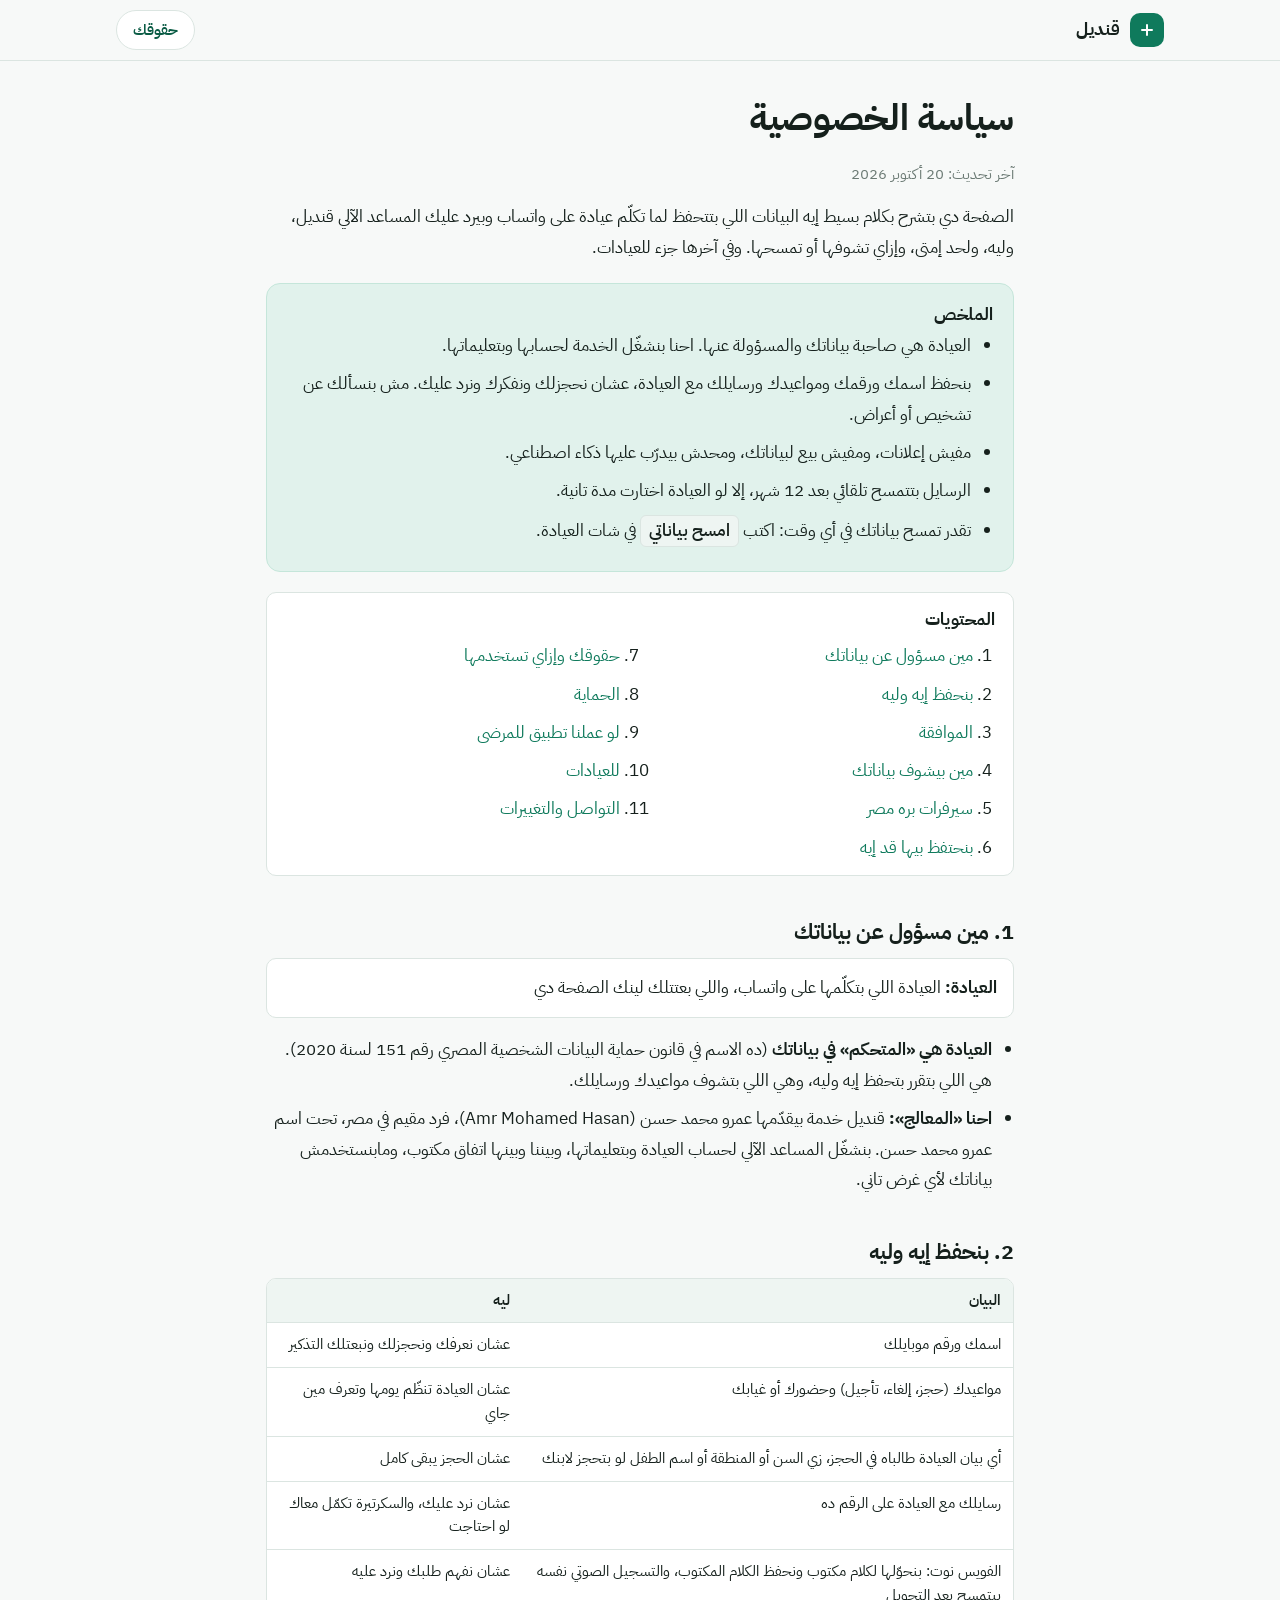
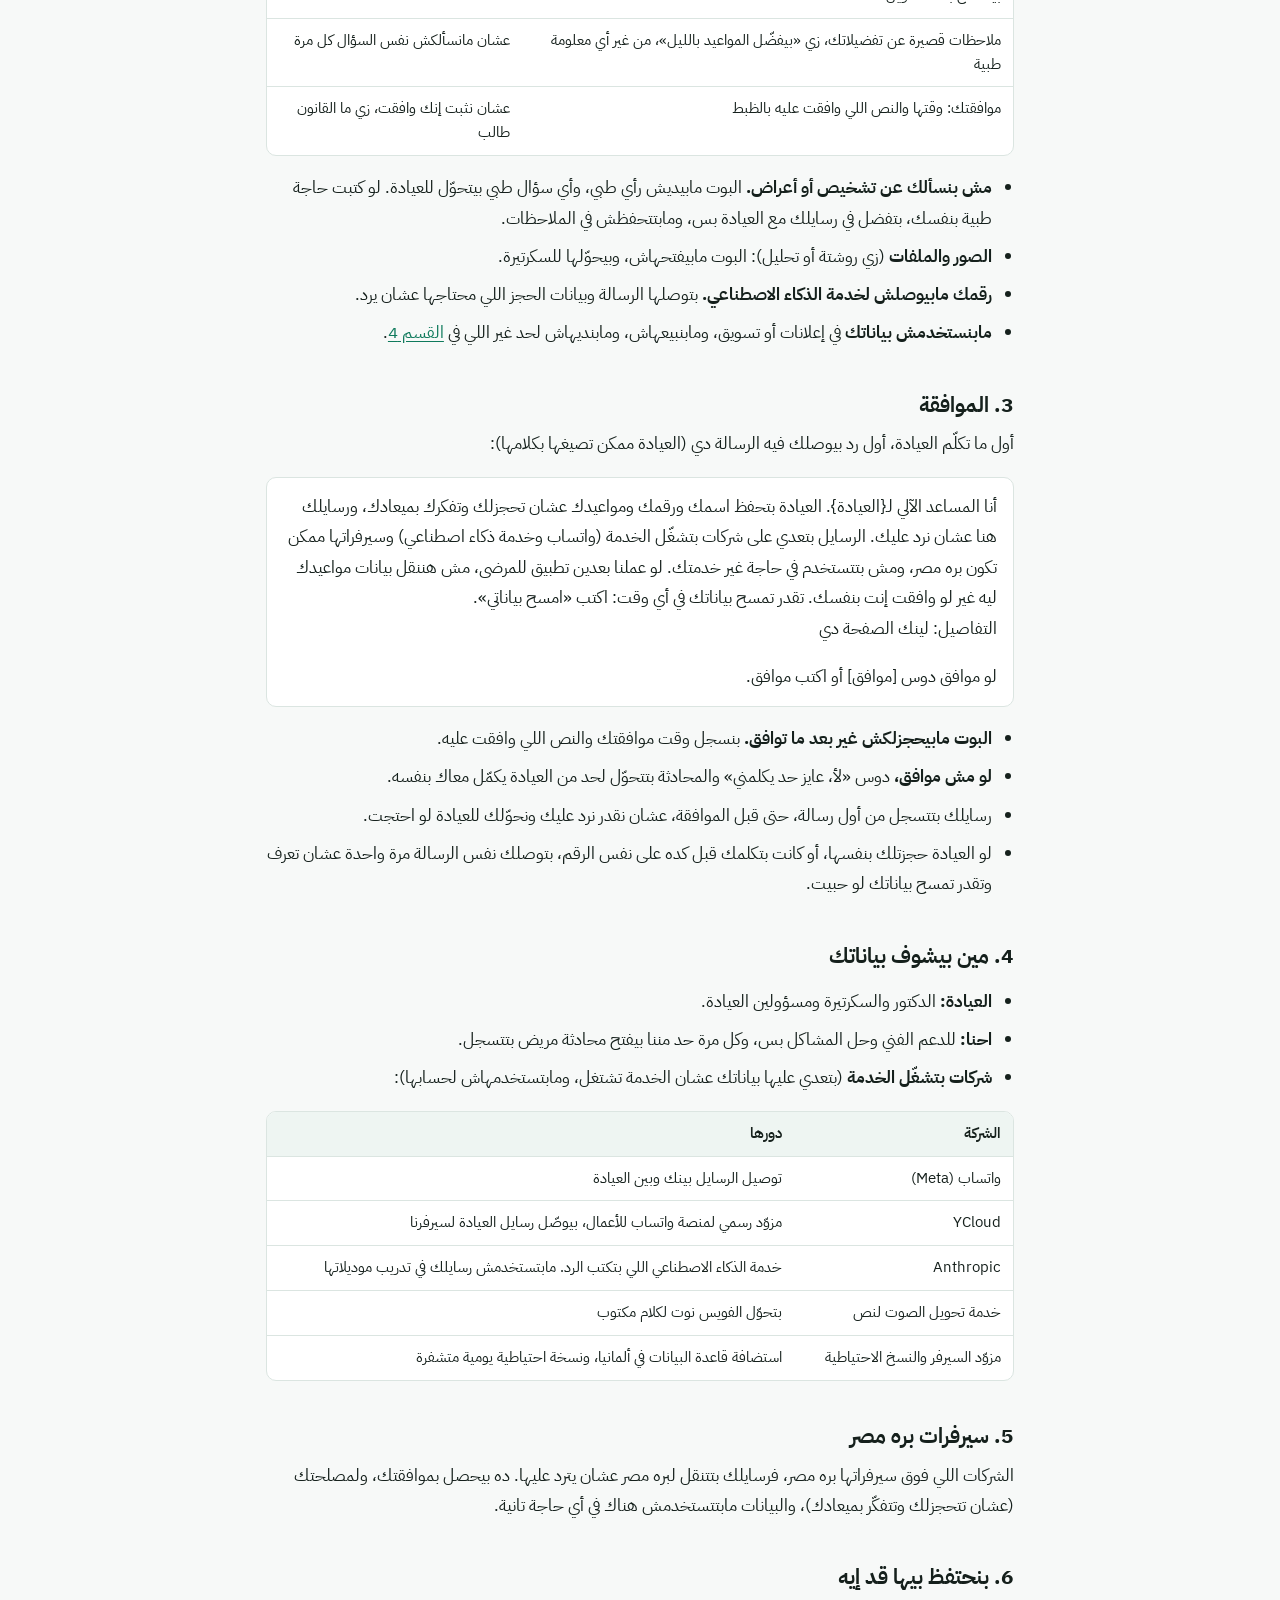
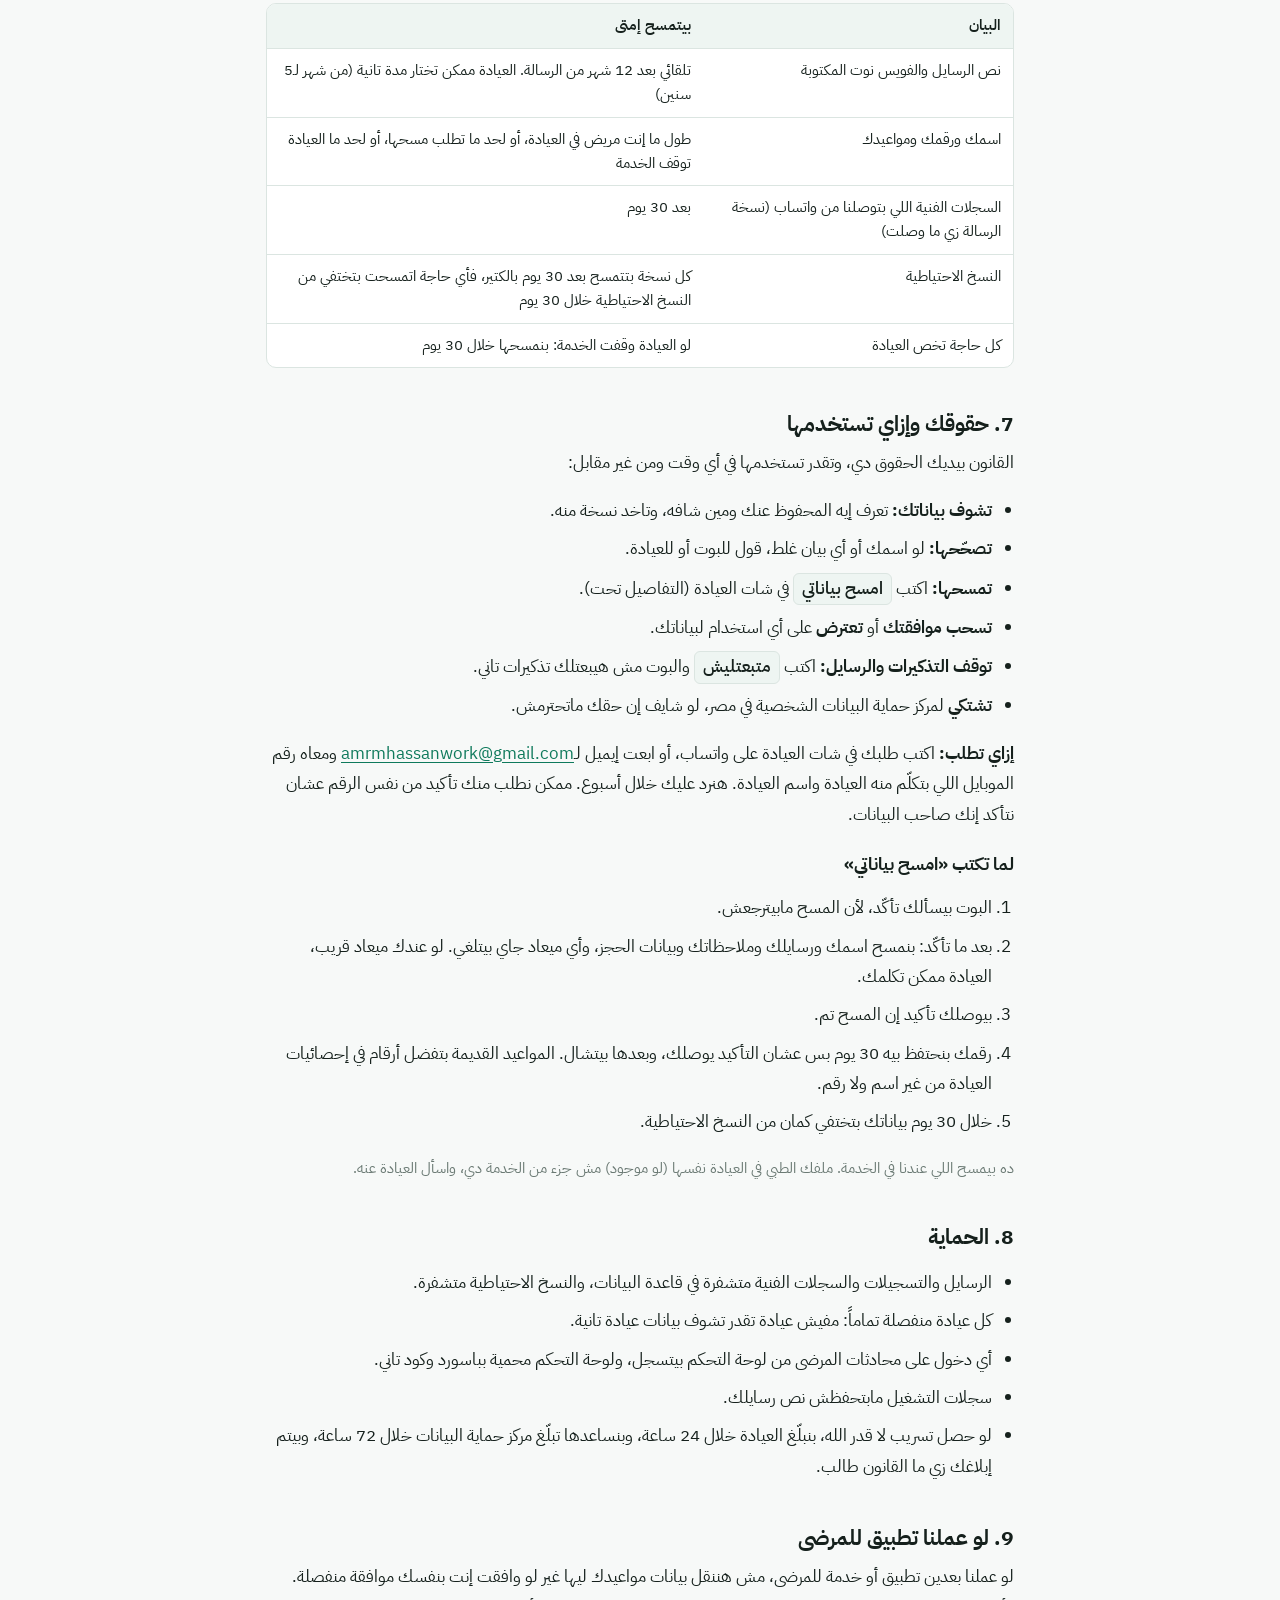
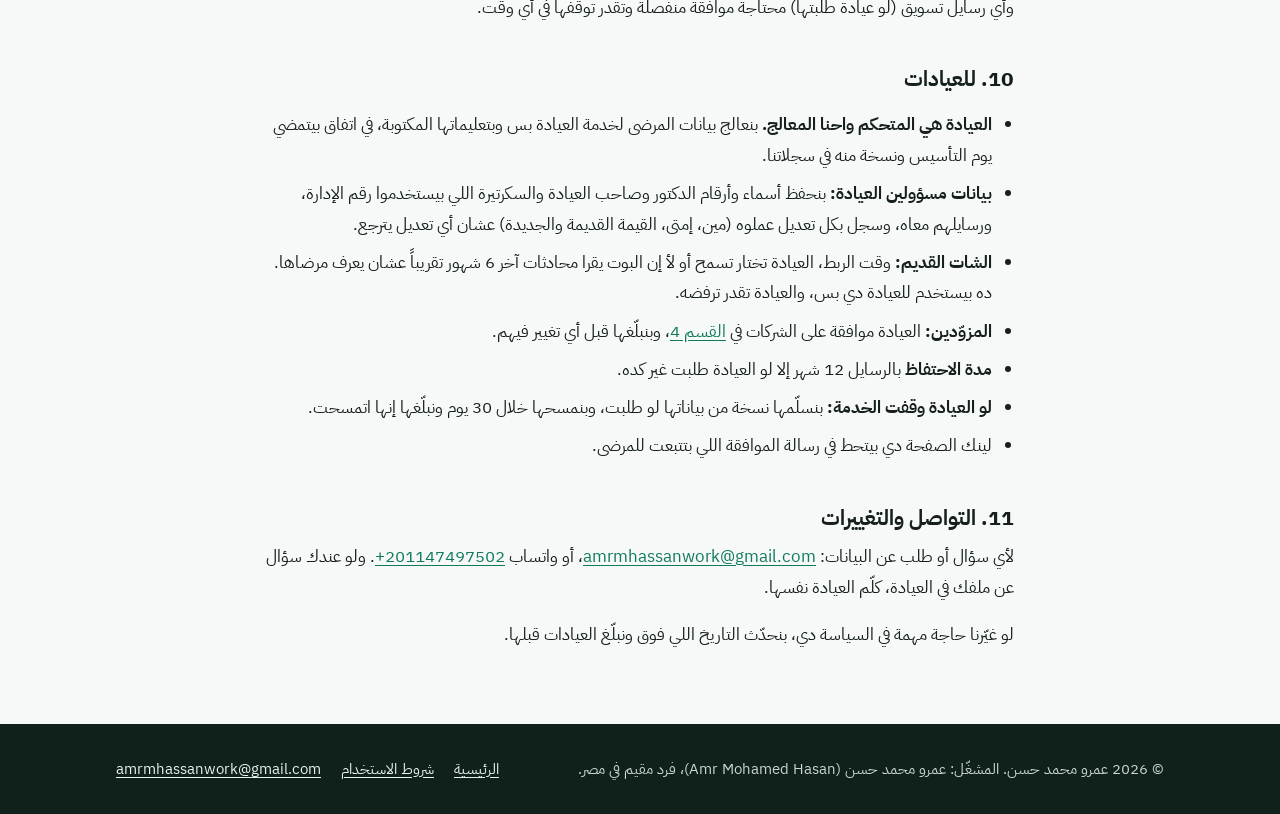
==== privacy.html @ 2969386f "Publish Kandil site Co-Authored-By: Claude Opus 5.5 (1M context) <noreply@anthropic.com> Claude-Sess" ====
<!doctype html>
<html lang="ar" dir="rtl">
<head>
  <meta charset="utf-8">
  <meta name="viewport" content="width=device-width, initial-scale=1">
  <title>سياسة الخصوصية | قنديل</title>
  <meta name="description" content="إزاي بنحفظ ونستخدم بيانات المرضى والعيادات في قنديل، ومين بيشوفها، وإزاي تشوف بياناتك أو تمسحها.">
  <meta name="theme-color" content="#0f7a5c">
  <link rel="icon" href="data:image/svg+xml,%3Csvg xmlns='http://www.w3.org/2000/svg' viewBox='0 0 32 32'%3E%3Crect width='32' height='32' rx='8' fill='%230f7a5c'/%3E%3Cpath d='M9 16h14M16 9v14' stroke='white' stroke-width='3.5' stroke-linecap='round'/%3E%3C/svg%3E">
  <link rel="preconnect" href="https://fonts.googleapis.com">
  <link rel="preconnect" href="https://fonts.gstatic.com" crossorigin>
  <link rel="stylesheet" href="https://fonts.googleapis.com/css2?family=IBM+Plex+Sans+Arabic:wght@400;500;600;700&display=swap">
  <link rel="stylesheet" href="style.css">
</head>
<body>
<a class="skip" href="#main">تخطّى للمحتوى</a>

<header class="site-header">
  <div class="wrap">
    <a class="brand" href="index.html" aria-label="قنديل، الصفحة الرئيسية">
      <span class="brand-mark" aria-hidden="true"><svg viewBox="0 0 24 24" fill="none" stroke="currentColor" stroke-width="2.4" stroke-linecap="round"><path d="M6 12h12M12 6v12"/></svg></span>
      <span>قنديل</span>
    </a>
    <a class="btn btn-ghost btn-sm" href="#rights">حقوقك</a>
  </div>
</header>

<main id="main" class="doc">
  <div class="wrap">
    <h1>سياسة الخصوصية</h1>
    <p class="meta">آخر تحديث: 20 أكتوبر 2026</p>

    <p>الصفحة دي بتشرح بكلام بسيط إيه البيانات اللي بتتحفظ لما تكلّم عيادة على واتساب وبيرد عليك المساعد الآلي قنديل، وليه، ولحد إمتى، وإزاي تشوفها أو تمسحها. وفي آخرها جزء للعيادات.</p>

    <div class="summary-box" role="note" aria-label="الملخص">
      <strong>الملخص</strong>
      <ul>
        <li>العيادة هي صاحبة بياناتك والمسؤولة عنها. احنا بنشغّل الخدمة لحسابها وبتعليماتها.</li>
        <li>بنحفظ اسمك ورقمك ومواعيدك ورسايلك مع العيادة، عشان نحجزلك ونفكرك ونرد عليك. مش بنسألك عن تشخيص أو أعراض.</li>
        <li>مفيش إعلانات، ومفيش بيع لبياناتك، ومحدش بيدرّب عليها ذكاء اصطناعي.</li>
        <li>الرسايل بتتمسح تلقائي بعد 12 شهر، إلا لو العيادة اختارت مدة تانية.</li>
        <li>تقدر تمسح بياناتك في أي وقت: اكتب <span class="cmd">امسح بياناتي</span> في شات العيادة.</li>
      </ul>
    </div>

    <nav class="toc" aria-label="محتويات الصفحة">
      <strong>المحتويات</strong>
      <ol>
        <li><a href="#who">مين مسؤول عن بياناتك</a></li>
        <li><a href="#what">بنحفظ إيه وليه</a></li>
        <li><a href="#consent">الموافقة</a></li>
        <li><a href="#sharing">مين بيشوف بياناتك</a></li>
        <li><a href="#abroad">سيرفرات بره مصر</a></li>
        <li><a href="#retention">بنحتفظ بيها قد إيه</a></li>
        <li><a href="#rights">حقوقك وإزاي تستخدمها</a></li>
        <li><a href="#security">الحماية</a></li>
        <li><a href="#app">لو عملنا تطبيق للمرضى</a></li>
        <li><a href="#clinics">للعيادات</a></li>
        <li><a href="#contact">التواصل والتغييرات</a></li>
      </ol>
    </nav>

    <h2 id="who">1. مين مسؤول عن بياناتك</h2>
    <div class="clinic-box">
      <p style="margin:0"><strong>العيادة:</strong> <span id="clinic-name">العيادة اللي بتكلّمها على واتساب، واللي بعتتلك لينك الصفحة دي</span><span id="clinic-address"></span></p>
    </div>
    <ul>
      <li><strong>العيادة هي «المتحكم» في بياناتك</strong> (ده الاسم في قانون حماية البيانات الشخصية المصري رقم 151 لسنة 2020). هي اللي بتقرر بتحفظ إيه وليه، وهي اللي بتشوف مواعيدك ورسايلك.</li>
      <li><strong>احنا «المعالج»:</strong> قنديل خدمة بيقدّمها عمرو محمد حسن (Amr Mohamed Hasan)، فرد مقيم في مصر، تحت اسم عمرو محمد حسن. بنشغّل المساعد الآلي لحساب العيادة وبتعليماتها، وبيننا وبينها اتفاق مكتوب، ومابنستخدمش بياناتك لأي غرض تاني.</li>
    </ul>

    <h2 id="what">2. بنحفظ إيه وليه</h2>
    <div class="table-scroll">
      <table>
        <thead><tr><th scope="col">البيان</th><th scope="col">ليه</th></tr></thead>
        <tbody>
          <tr><td>اسمك ورقم موبايلك</td><td>عشان نعرفك ونحجزلك ونبعتلك التذكير</td></tr>
          <tr><td>مواعيدك (حجز، إلغاء، تأجيل) وحضورك أو غيابك</td><td>عشان العيادة تنظّم يومها وتعرف مين جاي</td></tr>
          <tr><td>أي بيان العيادة طالباه في الحجز، زي السن أو المنطقة أو اسم الطفل لو بتحجز لابنك</td><td>عشان الحجز يبقى كامل</td></tr>
          <tr><td>رسايلك مع العيادة على الرقم ده</td><td>عشان نرد عليك، والسكرتيرة تكمّل معاك لو احتاجت</td></tr>
          <tr><td>الفويس نوت: بنحوّلها لكلام مكتوب ونحفظ الكلام المكتوب، والتسجيل الصوتي نفسه بيتمسح بعد التحويل</td><td>عشان نفهم طلبك ونرد عليه</td></tr>
          <tr><td>ملاحظات قصيرة عن تفضيلاتك، زي «بيفضّل المواعيد بالليل»، من غير أي معلومة طبية</td><td>عشان مانسألكش نفس السؤال كل مرة</td></tr>
          <tr><td>موافقتك: وقتها والنص اللي وافقت عليه بالظبط</td><td>عشان نثبت إنك وافقت، زي ما القانون طالب</td></tr>
        </tbody>
      </table>
    </div>
    <ul>
      <li><strong>مش بنسألك عن تشخيص أو أعراض.</strong> البوت مابيديش رأي طبي، وأي سؤال طبي بيتحوّل للعيادة. لو كتبت حاجة طبية بنفسك، بتفضل في رسايلك مع العيادة بس، ومابتتحفظش في الملاحظات.</li>
      <li><strong>الصور والملفات</strong> (زي روشتة أو تحليل): البوت مابيفتحهاش، وبيحوّلها للسكرتيرة.</li>
      <li><strong>رقمك مابيوصلش لخدمة الذكاء الاصطناعي.</strong> بتوصلها الرسالة وبيانات الحجز اللي محتاجها عشان يرد.</li>
      <li><strong>مابنستخدمش بياناتك</strong> في إعلانات أو تسويق، ومابنبيعهاش، ومابنديهاش لحد غير اللي في <a href="#sharing">القسم 4</a>.</li>
    </ul>

    <h2 id="consent">3. الموافقة</h2>
    <p>أول ما تكلّم العيادة، أول رد بيوصلك فيه الرسالة دي (العيادة ممكن تصيغها بكلامها):</p>
    <blockquote class="clinic-box">
      <p>أنا المساعد الآلي لـ{العيادة}. العيادة بتحفظ اسمك ورقمك ومواعيدك عشان تحجزلك وتفكرك بميعادك، ورسايلك هنا عشان نرد عليك. الرسايل بتعدي على شركات بتشغّل الخدمة (واتساب وخدمة ذكاء اصطناعي) وسيرفراتها ممكن تكون بره مصر، ومش بتتستخدم في حاجة غير خدمتك. لو عملنا بعدين تطبيق للمرضى، مش هننقل بيانات مواعيدك ليه غير لو وافقت إنت بنفسك. تقدر تمسح بياناتك في أي وقت: اكتب «امسح بياناتي».<br>التفاصيل: لينك الصفحة دي</p>
      <p style="margin:0">لو موافق دوس [موافق] أو اكتب موافق.</p>
    </blockquote>
    <ul>
      <li><strong>البوت مابيحجزلكش غير بعد ما توافق.</strong> بنسجل وقت موافقتك والنص اللي وافقت عليه.</li>
      <li><strong>لو مش موافق،</strong> دوس «لأ، عايز حد يكلمني» والمحادثة بتتحوّل لحد من العيادة يكمّل معاك بنفسه.</li>
      <li>رسايلك بتتسجل من أول رسالة، حتى قبل الموافقة، عشان نقدر نرد عليك ونحوّلك للعيادة لو احتجت.</li>
      <li>لو العيادة حجزتلك بنفسها، أو كانت بتكلمك قبل كده على نفس الرقم، بتوصلك نفس الرسالة مرة واحدة عشان تعرف وتقدر تمسح بياناتك لو حبيت.</li>
    </ul>

    <h2 id="sharing">4. مين بيشوف بياناتك</h2>
    <ul>
      <li><strong>العيادة:</strong> الدكتور والسكرتيرة ومسؤولين العيادة.</li>
      <li><strong>احنا:</strong> للدعم الفني وحل المشاكل بس، وكل مرة حد مننا بيفتح محادثة مريض بتتسجل.</li>
      <li><strong>شركات بتشغّل الخدمة</strong> (بتعدي عليها بياناتك عشان الخدمة تشتغل، ومابتستخدمهاش لحسابها):</li>
    </ul>
    <div class="table-scroll">
      <table>
        <thead><tr><th scope="col">الشركة</th><th scope="col">دورها</th></tr></thead>
        <tbody>
          <tr><td>واتساب (Meta)</td><td>توصيل الرسايل بينك وبين العيادة</td></tr>
          <tr><td>YCloud</td><td>مزوّد رسمي لمنصة واتساب للأعمال، بيوصّل رسايل العيادة لسيرفرنا</td></tr>
          <tr><td>Anthropic</td><td>خدمة الذكاء الاصطناعي اللي بتكتب الرد. مابتستخدمش رسايلك في تدريب موديلاتها</td></tr>
          <tr><td>خدمة تحويل الصوت لنص</td><td>بتحوّل الفويس نوت لكلام مكتوب</td></tr>
          <tr><td>مزوّد السيرفر والنسخ الاحتياطية</td><td>استضافة قاعدة البيانات في ألمانيا، ونسخة احتياطية يومية متشفرة</td></tr>
        </tbody>
      </table>
    </div>

    <h2 id="abroad">5. سيرفرات بره مصر</h2>
    <p>الشركات اللي فوق سيرفراتها بره مصر، فرسايلك بتتنقل لبره مصر عشان يترد عليها. ده بيحصل بموافقتك، ولمصلحتك (عشان تتحجزلك وتتفكّر بميعادك)، والبيانات مابتتستخدمش هناك في أي حاجة تانية.</p>

    <h2 id="retention">6. بنحتفظ بيها قد إيه</h2>
    <div class="table-scroll">
      <table>
        <thead><tr><th scope="col">البيان</th><th scope="col">بيتمسح إمتى</th></tr></thead>
        <tbody>
          <tr><td>نص الرسايل والفويس نوت المكتوبة</td><td>تلقائي بعد 12 شهر من الرسالة. العيادة ممكن تختار مدة تانية (من شهر لـ5 سنين)</td></tr>
          <tr><td>اسمك ورقمك ومواعيدك</td><td>طول ما إنت مريض في العيادة، أو لحد ما تطلب مسحها، أو لحد ما العيادة توقف الخدمة</td></tr>
          <tr><td>السجلات الفنية اللي بتوصلنا من واتساب (نسخة الرسالة زي ما وصلت)</td><td>بعد 30 يوم</td></tr>
          <tr><td>النسخ الاحتياطية</td><td>كل نسخة بتتمسح بعد 30 يوم بالكتير، فأي حاجة اتمسحت بتختفي من النسخ الاحتياطية خلال 30 يوم</td></tr>
          <tr><td>كل حاجة تخص العيادة</td><td>لو العيادة وقفت الخدمة: بنمسحها خلال 30 يوم</td></tr>
        </tbody>
      </table>
    </div>

    <h2 id="rights">7. حقوقك وإزاي تستخدمها</h2>
    <p>القانون بيديك الحقوق دي، وتقدر تستخدمها في أي وقت ومن غير مقابل:</p>
    <ul>
      <li><strong>تشوف بياناتك:</strong> تعرف إيه المحفوظ عنك ومين شافه، وتاخد نسخة منه.</li>
      <li><strong>تصحّحها:</strong> لو اسمك أو أي بيان غلط، قول للبوت أو للعيادة.</li>
      <li><strong>تمسحها:</strong> اكتب <span class="cmd">امسح بياناتي</span> في شات العيادة (التفاصيل تحت).</li>
      <li><strong>تسحب موافقتك</strong> أو <strong>تعترض</strong> على أي استخدام لبياناتك.</li>
      <li><strong>توقف التذكيرات والرسايل:</strong> اكتب <span class="cmd">متبعتليش</span> والبوت مش هيبعتلك تذكيرات تاني.</li>
      <li><strong>تشتكي</strong> لمركز حماية البيانات الشخصية في مصر، لو شايف إن حقك ماتحترمش.</li>
    </ul>
    <p><strong>إزاي تطلب:</strong> اكتب طلبك في شات العيادة على واتساب، أو ابعت إيميل لـ<a class="ltr" href="mailto:amrmhassanwork@gmail.com">amrmhassanwork@gmail.com</a> ومعاه رقم الموبايل اللي بتكلّم منه العيادة واسم العيادة. هنرد عليك خلال أسبوع. ممكن نطلب منك تأكيد من نفس الرقم عشان نتأكد إنك صاحب البيانات.</p>

    <h3>لما تكتب «امسح بياناتي»</h3>
    <ol>
      <li>البوت بيسألك تأكّد، لأن المسح مابيترجعش.</li>
      <li>بعد ما تأكّد: بنمسح اسمك ورسايلك وملاحظاتك وبيانات الحجز، وأي ميعاد جاي بيتلغي. لو عندك ميعاد قريب، العيادة ممكن تكلمك.</li>
      <li>بيوصلك تأكيد إن المسح تم.</li>
      <li>رقمك بنحتفظ بيه 30 يوم بس عشان التأكيد يوصلك، وبعدها بيتشال. المواعيد القديمة بتفضل أرقام في إحصائيات العيادة من غير اسم ولا رقم.</li>
      <li>خلال 30 يوم بياناتك بتختفي كمان من النسخ الاحتياطية.</li>
    </ol>
    <p class="meta">ده بيمسح اللي عندنا في الخدمة. ملفك الطبي في العيادة نفسها (لو موجود) مش جزء من الخدمة دي، واسأل العيادة عنه.</p>

    <h2 id="security">8. الحماية</h2>
    <ul>
      <li>الرسايل والتسجيلات والسجلات الفنية متشفرة في قاعدة البيانات، والنسخ الاحتياطية متشفرة.</li>
      <li>كل عيادة منفصلة تماماً: مفيش عيادة تقدر تشوف بيانات عيادة تانية.</li>
      <li>أي دخول على محادثات المرضى من لوحة التحكم بيتسجل، ولوحة التحكم محمية بباسورد وكود تاني.</li>
      <li>سجلات التشغيل مابتحفظش نص رسايلك.</li>
      <li>لو حصل تسريب لا قدر الله، بنبلّغ العيادة خلال 24 ساعة، وبنساعدها تبلّغ مركز حماية البيانات خلال 72 ساعة، وبيتم إبلاغك زي ما القانون طالب.</li>
    </ul>

    <h2 id="app">9. لو عملنا تطبيق للمرضى</h2>
    <p>لو عملنا بعدين تطبيق أو خدمة للمرضى، مش هننقل بيانات مواعيدك ليها غير لو وافقت إنت بنفسك موافقة منفصلة. وأي رسايل تسويق (لو عيادة طلبتها) محتاجة موافقة منفصلة وتقدر توقفها في أي وقت.</p>

    <h2 id="clinics">10. للعيادات</h2>
    <ul>
      <li><strong>العيادة هي المتحكم واحنا المعالج.</strong> بنعالج بيانات المرضى لخدمة العيادة بس وبتعليماتها المكتوبة، في اتفاق بيتمضي يوم التأسيس ونسخة منه في سجلاتنا.</li>
      <li><strong>بيانات مسؤولين العيادة:</strong> بنحفظ أسماء وأرقام الدكتور وصاحب العيادة والسكرتيرة اللي بيستخدموا رقم الإدارة، ورسايلهم معاه، وسجل بكل تعديل عملوه (مين، إمتى، القيمة القديمة والجديدة) عشان أي تعديل يترجع.</li>
      <li><strong>الشات القديم:</strong> وقت الربط، العيادة تختار تسمح أو لأ إن البوت يقرا محادثات آخر 6 شهور تقريباً عشان يعرف مرضاها. ده بيستخدم للعيادة دي بس، والعيادة تقدر ترفضه.</li>
      <li><strong>المزوّدين:</strong> العيادة موافقة على الشركات في <a href="#sharing">القسم 4</a>، وبنبلّغها قبل أي تغيير فيهم.</li>
      <li><strong>مدة الاحتفاظ</strong> بالرسايل 12 شهر إلا لو العيادة طلبت غير كده.</li>
      <li><strong>لو العيادة وقفت الخدمة:</strong> بنسلّمها نسخة من بياناتها لو طلبت، وبنمسحها خلال 30 يوم ونبلّغها إنها اتمسحت.</li>
      <li>لينك الصفحة دي بيتحط في رسالة الموافقة اللي بتتبعت للمرضى.</li>
    </ul>

    <h2 id="contact">11. التواصل والتغييرات</h2>
    <p>لأي سؤال أو طلب عن البيانات: <a class="ltr" href="mailto:amrmhassanwork@gmail.com">amrmhassanwork@gmail.com</a>، أو واتساب <a class="ltr" href="https://wa.me/201147497502">+201147497502</a>. ولو عندك سؤال عن ملفك في العيادة، كلّم العيادة نفسها.</p>
    <p>لو غيّرنا حاجة مهمة في السياسة دي، بنحدّث التاريخ اللي فوق ونبلّغ العيادات قبلها.</p>
  </div>
</main>

<footer class="site-footer">
  <div class="wrap">
    <p>© 2026 عمرو محمد حسن. المشغّل: عمرو محمد حسن (Amr Mohamed Hasan)، فرد مقيم في مصر.</p>
    <ul class="foot-links">
      <li><a href="index.html">الرئيسية</a></li>
      <li><a href="terms.html">شروط الاستخدام</a></li>
      <li><a href="mailto:amrmhassanwork@gmail.com">amrmhassanwork@gmail.com</a></li>
    </ul>
  </div>
</footer>

<script>
/* Per-clinic name (optional). Each clinic's privacy_url is privacy.html?c=<slug>.
   Add one line per clinic below. Only names listed here are ever shown, so a
   link cannot make the page display text of its choosing. Without JavaScript,
   or with an unknown slug, the generic wording above stays. */
var CLINICS = {
  /* "dr-sara": { name: "عيادة د. سارة أحمد للأطفال", address: "12 شارع النصر، المعادي، القاهرة" }, */
};
(function () {
  try {
    var slug = new URLSearchParams(location.search).get("c");
    var c = slug && Object.prototype.hasOwnProperty.call(CLINICS, slug) ? CLINICS[slug] : null;
    if (!c) return;
    document.getElementById("clinic-name").textContent = c.name;
    if (c.address) document.getElementById("clinic-address").textContent = "، " + c.address;
    document.title = "سياسة الخصوصية | " + c.name;
  } catch (e) {}
})();
</script>
</body>
</html>
---- style.css ----
/* Site styles: one file, no build step. Mobile first, RTL, light theme. */

:root {
  --bg: #f7f9f8;
  --surface: #ffffff;
  --surface-2: #eef5f2;
  --text: #15201c;
  --text-2: #4a5a54;
  --text-3: #6b7a74;
  --line: #dbe5e1;
  --brand: #0f7a5c;       /* deep clinic green */
  --brand-ink: #0b5c45;
  --brand-soft: #e1f2ec;
  --accent: #25d366;      /* WhatsApp green, used sparingly */
  --warn-soft: #fff5e0;
  --radius: 14px;
  --radius-sm: 10px;
  --shadow: 0 1px 2px rgba(16, 40, 32, .06), 0 8px 24px rgba(16, 40, 32, .06);
  --max: 1080px;
  --gutter: 16px;
  --font: "IBM Plex Sans Arabic", "Segoe UI", Tahoma, Arial, sans-serif;
  color-scheme: light;
}

*, *::before, *::after { box-sizing: border-box; }

html { -webkit-text-size-adjust: 100%; scroll-behavior: smooth; }

body {
  margin: 0;
  background: var(--bg);
  color: var(--text);
  font-family: var(--font);
  font-size: 17px;
  line-height: 1.8;
  overflow-wrap: anywhere;
}

img, svg { max-width: 100%; height: auto; }

a { color: var(--brand); text-underline-offset: 3px; }
a:hover { color: var(--brand-ink); }

:focus-visible { outline: 3px solid var(--brand); outline-offset: 2px; border-radius: 4px; }

h1, h2, h3 { line-height: 1.35; margin: 0 0 .5em; font-weight: 700; }
h1 { font-size: clamp(1.75rem, 6vw, 2.75rem); letter-spacing: -.01em; }
h2 { font-size: clamp(1.4rem, 4.5vw, 2rem); }
h3 { font-size: 1.12rem; }
p { margin: 0 0 1em; }

.wrap { width: 100%; max-width: var(--max); margin-inline: auto; padding-inline: var(--gutter); }

.skip { position: absolute; inset-inline-start: -999px; top: 8px; background: var(--surface); padding: 8px 12px; z-index: 10; }
.skip:focus { inset-inline-start: 8px; }

/* Header */
.site-header {
  position: sticky; top: 0; z-index: 5;
  background: rgba(247, 249, 248, .92);
  backdrop-filter: saturate(1.4) blur(8px);
  border-bottom: 1px solid var(--line);
}
.site-header .wrap { display: flex; align-items: center; justify-content: space-between; gap: 12px; min-height: 60px; }
.brand { display: inline-flex; align-items: center; gap: 10px; font-weight: 700; font-size: 1.1rem; color: var(--text); text-decoration: none; }
.brand-mark {
  width: 34px; height: 34px; border-radius: 10px; flex: none;
  background: var(--brand); color: #fff; display: grid; place-items: center;
}
.brand-mark svg { width: 20px; height: 20px; }
.nav { display: none; gap: 22px; }
.nav a { color: var(--text-2); text-decoration: none; font-size: .95rem; }
.nav a:hover { color: var(--brand); }

/* Buttons */
.btn {
  display: inline-flex; align-items: center; justify-content: center; gap: 8px;
  min-height: 48px; padding: 10px 20px; border-radius: 999px;
  font: inherit; font-weight: 600; font-size: 1rem; text-decoration: none;
  border: 1px solid transparent; cursor: pointer;
}
.btn-primary { background: var(--brand); color: #fff; }
.btn-primary:hover { background: var(--brand-ink); color: #fff; }
.btn-ghost { background: var(--surface); color: var(--brand-ink); border-color: var(--line); }
.btn-ghost:hover { border-color: var(--brand); }
.btn-sm { min-height: 40px; padding: 6px 16px; font-size: .92rem; }
.btn svg { width: 20px; height: 20px; flex: none; }

/* Sections */
section { padding-block: 56px; }
.section-alt { background: var(--surface); border-block: 1px solid var(--line); }
.eyebrow { display: inline-block; color: var(--brand); font-weight: 600; font-size: .9rem; margin-bottom: 6px; }
.lead { color: var(--text-2); font-size: 1.08rem; max-width: 46rem; }

/* Hero */
.hero { padding-block: 40px 56px; }
.hero-grid { display: grid; gap: 36px; align-items: center; }
.hero h1 span { color: var(--brand); }
.promises { list-style: none; padding: 0; margin: 22px 0 26px; display: grid; gap: 12px; }
.promises li {
  display: flex; gap: 12px; align-items: flex-start;
  background: var(--surface); border: 1px solid var(--line); border-radius: var(--radius-sm);
  padding: 12px 14px;
}
.promises strong { display: block; }
.promises small { color: var(--text-3); font-size: .9rem; line-height: 1.6; display: block; }
.tick {
  flex: none; width: 28px; height: 28px; border-radius: 50%;
  background: var(--brand-soft); color: var(--brand); display: grid; place-items: center; margin-top: 2px;
}
.tick svg { width: 16px; height: 16px; }
.cta-row { display: flex; flex-wrap: wrap; gap: 10px; }
.note { color: var(--text-3); font-size: .9rem; margin-top: 12px; }

/* Chat mock */
.phone {
  max-width: 360px; margin-inline: auto; width: 100%;
  background: #e9e3da; border-radius: 26px; padding: 0 0 14px;
  border: 8px solid #1d2a26; box-shadow: var(--shadow); overflow: hidden;
}
.phone-top { background: #0b5c45; color: #fff; padding: 12px 14px; display: flex; align-items: center; gap: 10px; }
.phone-top .avatar { width: 34px; height: 34px; border-radius: 50%; background: #fff3; display: grid; place-items: center; font-weight: 700; }
.phone-top b { display: block; font-size: .95rem; line-height: 1.3; }
.phone-top small { opacity: .8; font-size: .78rem; }
.chat { display: flex; flex-direction: column; gap: 8px; padding: 14px 12px 0; font-size: .92rem; line-height: 1.6; }
.msg { max-width: 85%; padding: 7px 11px 5px; border-radius: 10px; box-shadow: 0 1px 1px rgba(0,0,0,.08); }
.msg time { display: block; font-size: .7rem; color: #667; text-align: end; direction: ltr; }
.msg.in { background: #fff; align-self: flex-start; border-start-start-radius: 2px; }
.msg.out { background: #d9fdd3; align-self: flex-end; border-start-end-radius: 2px; }
.chips { display: flex; gap: 6px; flex-wrap: wrap; margin-top: 6px; }
.chips span { background: #fff; border: 1px solid #cfe9df; color: #0b6b9a; border-radius: 8px; padding: 2px 10px; font-size: .82rem; }

/* Cards and grids */
.grid { display: grid; gap: 14px; }
.card {
  background: var(--surface); border: 1px solid var(--line); border-radius: var(--radius);
  padding: 20px; box-shadow: 0 1px 2px rgba(16,40,32,.04);
}
.section-alt .card { background: var(--bg); }
.card p { color: var(--text-2); margin: 0; }
.icon {
  width: 42px; height: 42px; border-radius: 12px; background: var(--brand-soft); color: var(--brand);
  display: grid; place-items: center; margin-bottom: 12px;
}
.icon svg { width: 22px; height: 22px; }

.steps { counter-reset: step; list-style: none; padding: 0; margin: 24px 0 0; display: grid; gap: 14px; }
.steps li { position: relative; padding-inline-start: 58px; }
.steps li::before {
  counter-increment: step; content: counter(step, arabic-indic);
  position: absolute; inset-inline-start: 20px; top: 20px;
  width: 26px; height: 26px; border-radius: 50%; background: var(--brand); color: #fff;
  display: grid; place-items: center; font-weight: 700; font-size: .9rem; line-height: 1;
}

.features { list-style: none; padding: 0; margin: 24px 0 0; display: grid; gap: 12px; }
.features li { display: flex; gap: 14px; align-items: flex-start; background: var(--surface); border: 1px solid var(--line); border-radius: var(--radius-sm); padding: 14px 16px; }
.features li .icon { margin: 0; flex: none; width: 38px; height: 38px; border-radius: 10px; }
.features strong { display: block; }
.features span { color: var(--text-2); font-size: .95rem; line-height: 1.7; }

.control { display: grid; gap: 28px; align-items: start; }
.control ul { padding-inline-start: 1.2em; margin: 0; }
.control li { margin-bottom: .6em; color: var(--text-2); }
.control li strong { color: var(--text); }
.callout { background: var(--brand-soft); border: 1px solid #c5e6da; border-radius: var(--radius); padding: 18px 20px; }
.callout h3 { color: var(--brand-ink); }
.callout p:last-child { margin: 0; }

/* FAQ */
.faq { margin-top: 24px; display: grid; gap: 10px; }
.faq details { background: var(--surface); border: 1px solid var(--line); border-radius: var(--radius-sm); }
.faq summary {
  cursor: pointer; list-style: none; padding: 14px 16px; font-weight: 600;
  display: flex; justify-content: space-between; gap: 12px; align-items: center; min-height: 48px;
}
.faq summary::-webkit-details-marker { display: none; }
.faq summary::after { content: "+"; color: var(--brand); font-size: 1.4rem; line-height: 1; flex: none; }
.faq details[open] summary::after { content: "−"; }
.faq .answer { padding: 0 16px 14px; color: var(--text-2); }
.faq .answer p:last-child { margin: 0; }

/* Contact */
.contact-box { display: grid; gap: 18px; background: var(--surface); border: 1px solid var(--line); border-radius: var(--radius); padding: 24px 20px; box-shadow: var(--shadow); }
.contact-lines { list-style: none; padding: 0; margin: 0; display: grid; gap: 10px; }
.contact-lines li { display: flex; gap: 10px; align-items: center; }
.contact-lines .ltr { direction: ltr; unicode-bidi: isolate; }

/* Footer */
.site-footer { background: #10201b; color: #c9d6d1; padding-block: 32px; font-size: .92rem; }
.site-footer a { color: #e6f2ed; }
.site-footer .wrap { display: grid; gap: 16px; }
.foot-links { display: flex; flex-wrap: wrap; gap: 8px 20px; list-style: none; padding: 0; margin: 0; }
.site-footer p { margin: 0; }

/* Legal pages */
.doc { padding-block: 32px 56px; }
.doc .wrap { max-width: 780px; }
.doc h1 { font-size: clamp(1.6rem, 5.5vw, 2.3rem); }
.doc h2 { font-size: 1.3rem; margin-top: 1.8em; padding-top: .2em; scroll-margin-top: 76px; }
.doc h3 { margin-top: 1.2em; }
.doc ul, .doc ol { padding-inline-start: 1.3em; }
.doc li { margin-bottom: .45em; }
.meta { color: var(--text-3); font-size: .92rem; }
.summary-box { background: var(--brand-soft); border: 1px solid #c5e6da; border-radius: var(--radius); padding: 16px 20px; margin: 20px 0 8px; }
.summary-box ul { margin: 0; }
.clinic-box { background: var(--surface); border: 1px solid var(--line); border-radius: var(--radius-sm); padding: 14px 16px; margin: 12px 0; }
.toc { background: var(--surface); border: 1px solid var(--line); border-radius: var(--radius-sm); padding: 12px 18px; margin: 20px 0; }
.toc ol { margin: 6px 0 0; columns: 1; }
.toc a { text-decoration: none; }
.table-scroll { overflow-x: auto; margin: 12px 0 16px; border: 1px solid var(--line); border-radius: var(--radius-sm); background: var(--surface); }
table { border-collapse: collapse; width: 100%; font-size: .93rem; line-height: 1.6; }
th, td { text-align: start; padding: 10px 12px; border-bottom: 1px solid var(--line); vertical-align: top; }
th { background: var(--surface-2); font-weight: 600; }
tr:last-child td { border-bottom: 0; }
.cmd { display: inline-block; background: var(--surface-2); border: 1px solid var(--line); border-radius: 6px; padding: 0 8px; font-weight: 600; white-space: nowrap; }
.ltr { direction: ltr; unicode-bidi: isolate; }

/* Wider screens */
@media (min-width: 720px) {
  section { padding-block: 72px; }
  .nav { display: flex; }
  .grid-3 { grid-template-columns: repeat(3, 1fr); }
  .features { grid-template-columns: repeat(2, 1fr); }
  .steps { grid-template-columns: repeat(3, 1fr); }
  .contact-box { grid-template-columns: 1.2fr 1fr; align-items: center; padding: 32px; }
  .site-footer .wrap { grid-template-columns: 1fr auto; align-items: center; }
  .toc ol { columns: 2; }
}
@media (min-width: 960px) {
  .hero { padding-block: 64px 80px; }
  .hero-grid { grid-template-columns: 1.15fr .85fr; gap: 56px; }
  .control { grid-template-columns: 1.1fr .9fr; gap: 48px; }
}

@media (prefers-reduced-motion: reduce) { html { scroll-behavior: auto; } }

@media print {
  .site-header, .site-footer, .skip { display: none; }
  body { background: #fff; font-size: 12pt; }
}
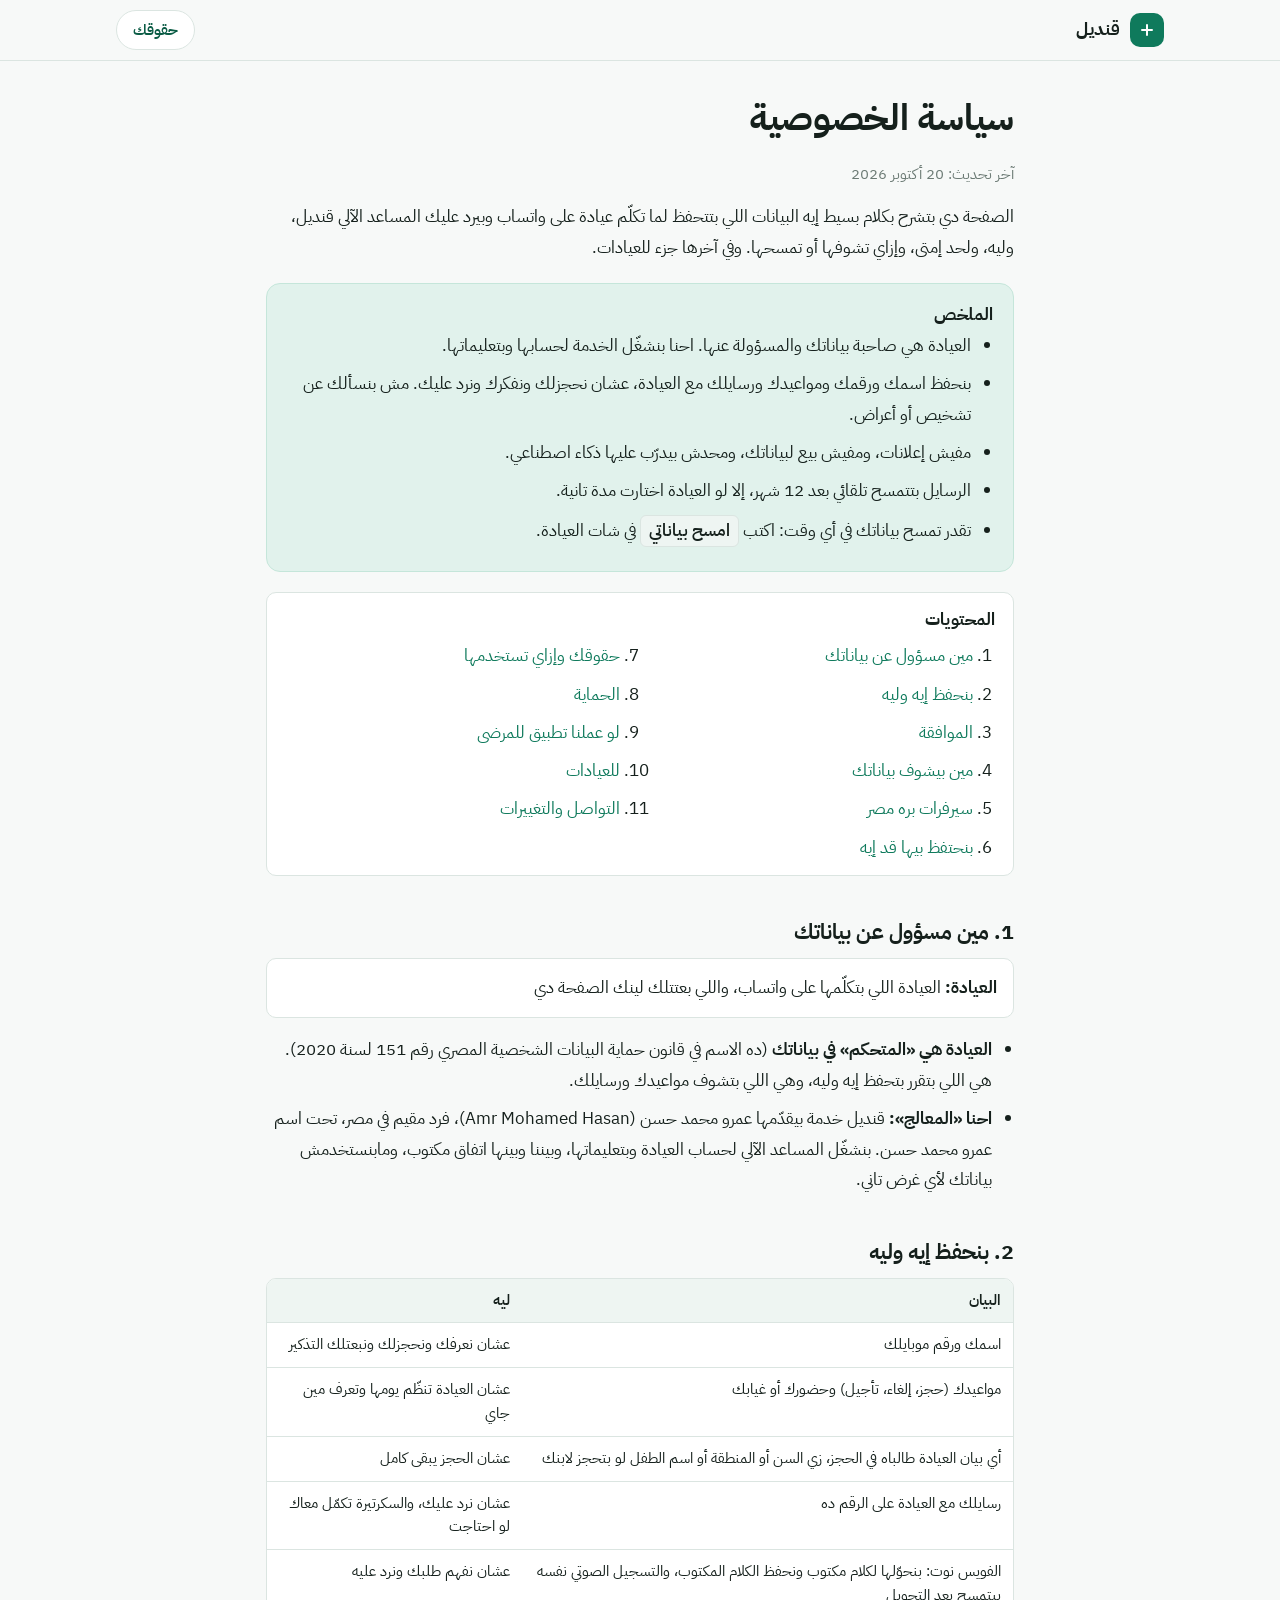
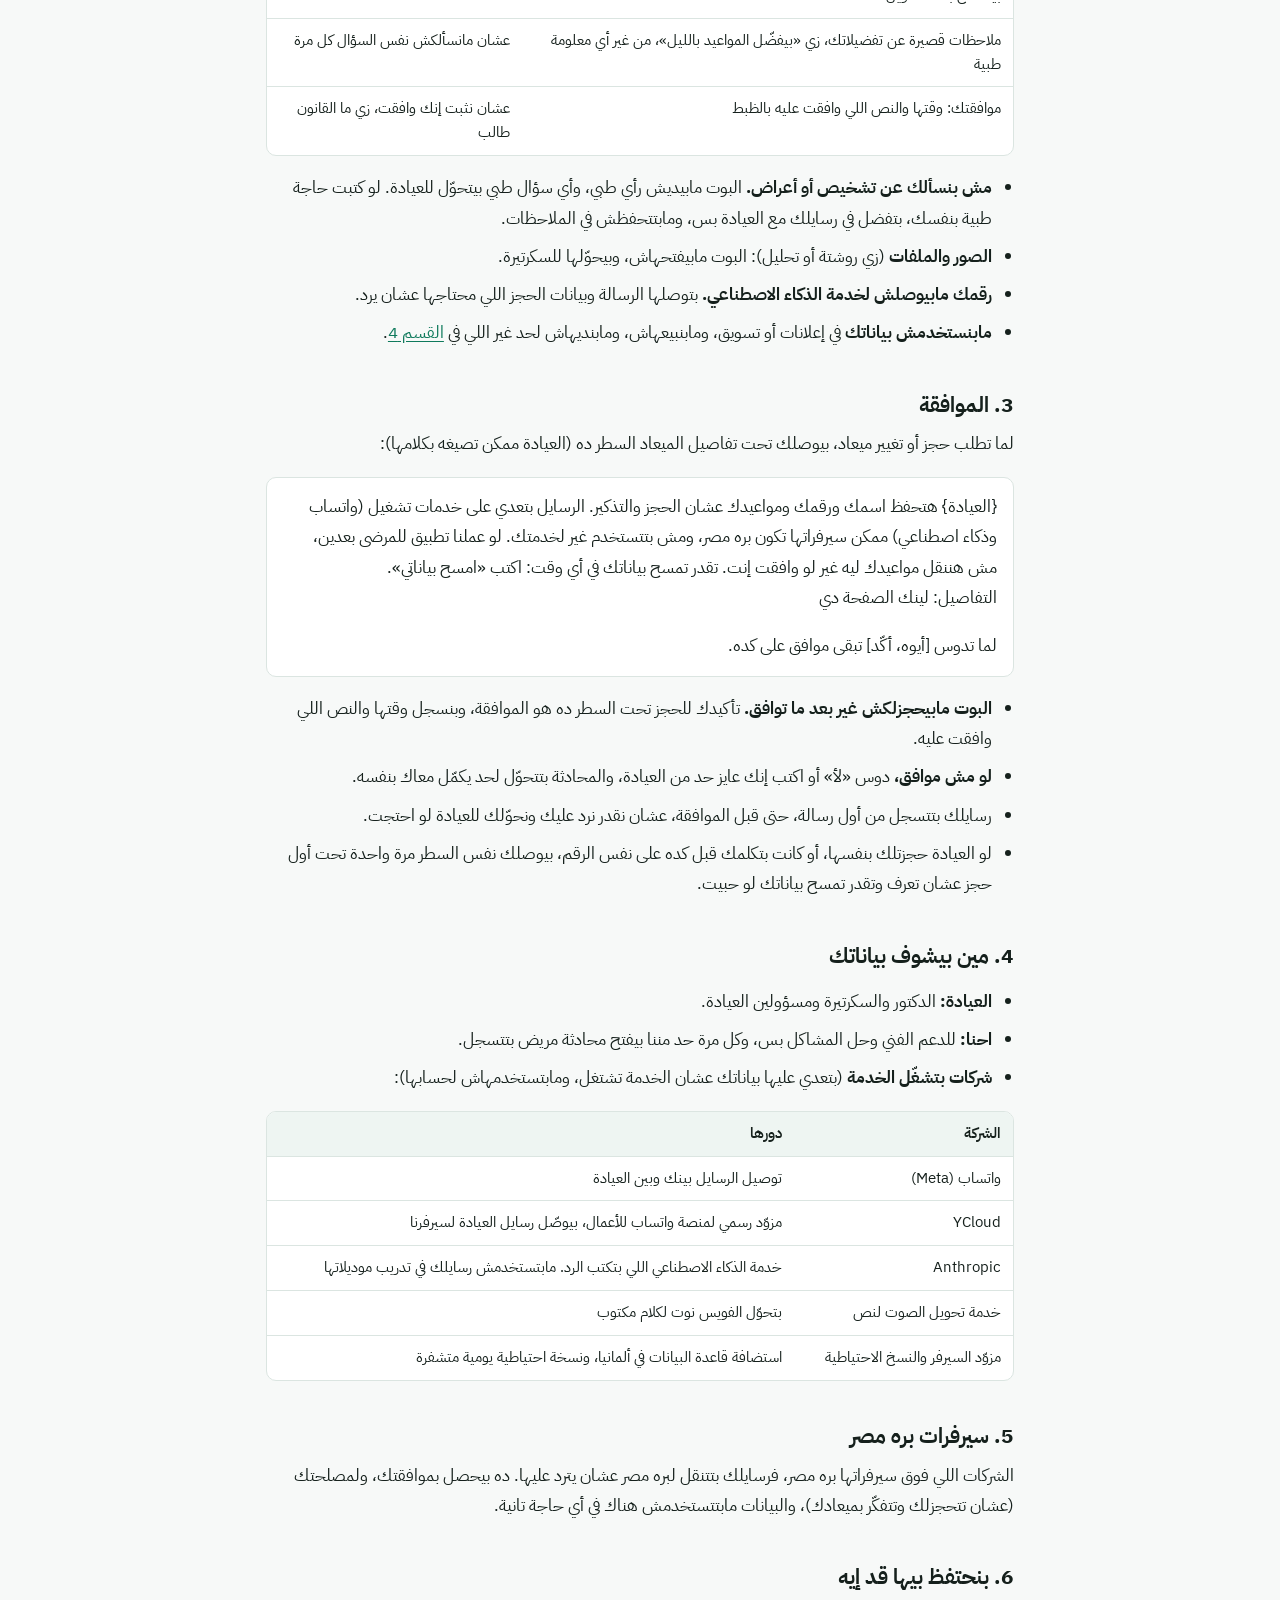
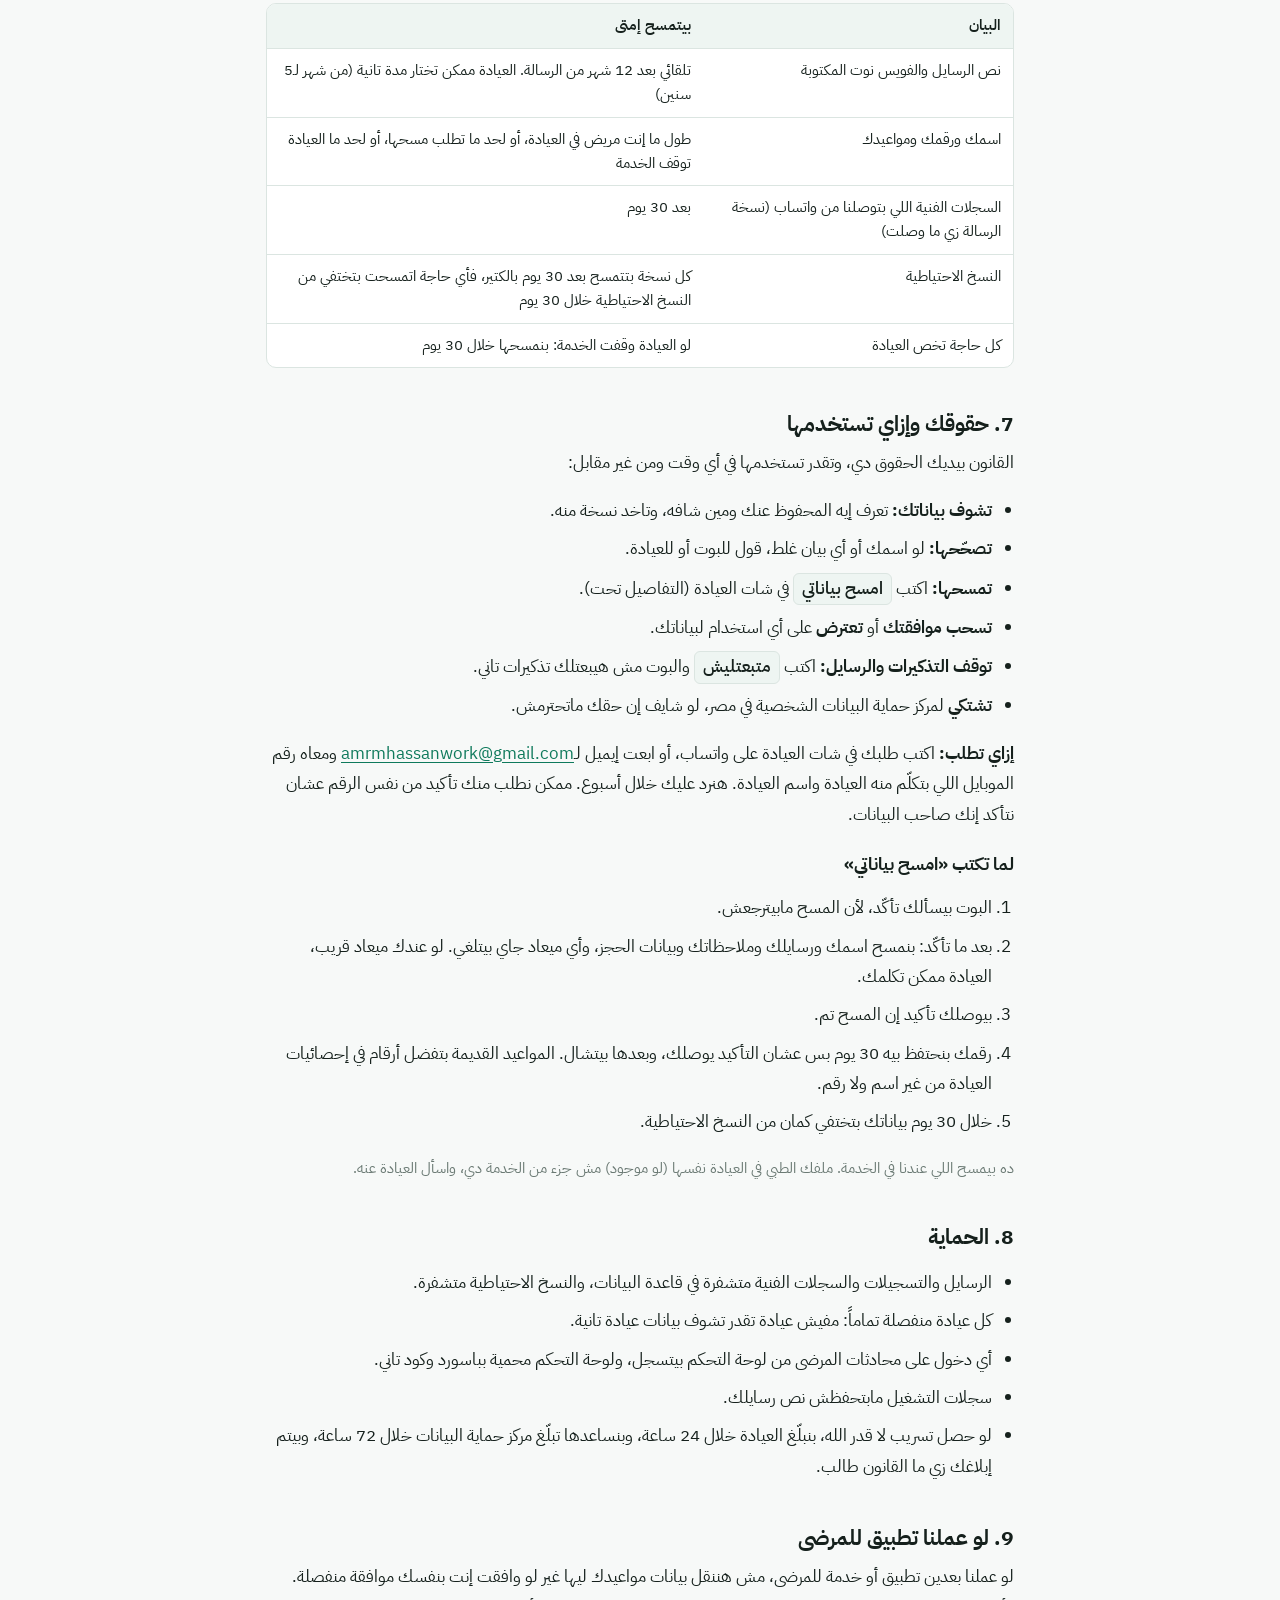
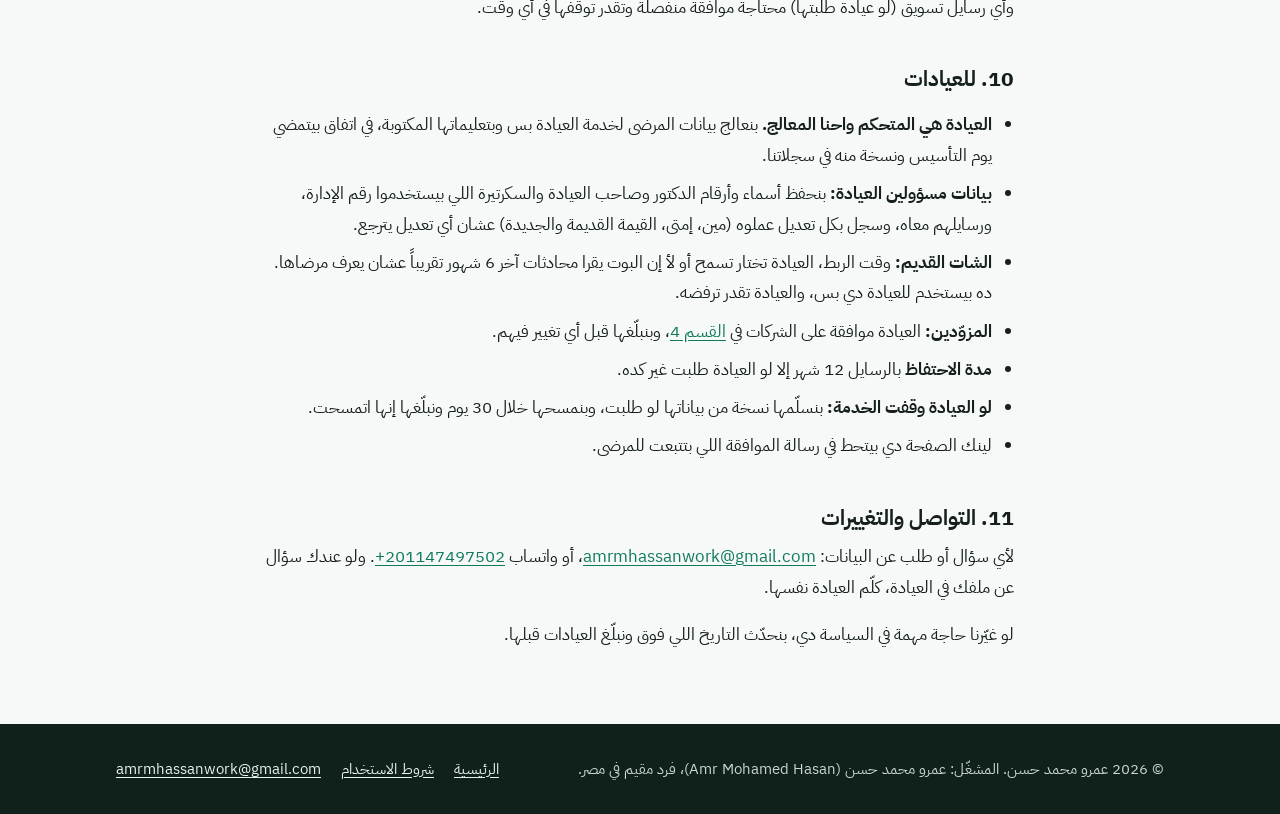
==== commit 9fec2182: "privacy: consent line sits under the booking details" ====
--- a/privacy.html
+++ b/privacy.html
@@ -92,16 +92,16 @@
     </ul>
 
     <h2 id="consent">3. الموافقة</h2>
-    <p>أول ما تكلّم العيادة، أول رد بيوصلك فيه الرسالة دي (العيادة ممكن تصيغها بكلامها):</p>
+    <p>لما تطلب حجز أو تغيير ميعاد، بيوصلك تحت تفاصيل الميعاد السطر ده (العيادة ممكن تصيغه بكلامها):</p>
     <blockquote class="clinic-box">
-      <p>أنا المساعد الآلي لـ{العيادة}. العيادة بتحفظ اسمك ورقمك ومواعيدك عشان تحجزلك وتفكرك بميعادك، ورسايلك هنا عشان نرد عليك. الرسايل بتعدي على شركات بتشغّل الخدمة (واتساب وخدمة ذكاء اصطناعي) وسيرفراتها ممكن تكون بره مصر، ومش بتتستخدم في حاجة غير خدمتك. لو عملنا بعدين تطبيق للمرضى، مش هننقل بيانات مواعيدك ليه غير لو وافقت إنت بنفسك. تقدر تمسح بياناتك في أي وقت: اكتب «امسح بياناتي».<br>التفاصيل: لينك الصفحة دي</p>
-      <p style="margin:0">لو موافق دوس [موافق] أو اكتب موافق.</p>
+      <p>{العيادة} هتحفظ اسمك ورقمك ومواعيدك عشان الحجز والتذكير. الرسايل بتعدي على خدمات تشغيل (واتساب وذكاء اصطناعي) ممكن سيرفراتها تكون بره مصر، ومش بتتستخدم غير لخدمتك. لو عملنا تطبيق للمرضى بعدين، مش هننقل مواعيدك ليه غير لو وافقت إنت. تقدر تمسح بياناتك في أي وقت: اكتب «امسح بياناتي».<br>التفاصيل: لينك الصفحة دي</p>
+      <p style="margin:0">لما تدوس [أيوه، أكّد] تبقى موافق على كده.</p>
     </blockquote>
     <ul>
-      <li><strong>البوت مابيحجزلكش غير بعد ما توافق.</strong> بنسجل وقت موافقتك والنص اللي وافقت عليه.</li>
-      <li><strong>لو مش موافق،</strong> دوس «لأ، عايز حد يكلمني» والمحادثة بتتحوّل لحد من العيادة يكمّل معاك بنفسه.</li>
+      <li><strong>البوت مابيحجزلكش غير بعد ما توافق.</strong> تأكيدك للحجز تحت السطر ده هو الموافقة، وبنسجل وقتها والنص اللي وافقت عليه.</li>
+      <li><strong>لو مش موافق،</strong> دوس «لأ» أو اكتب إنك عايز حد من العيادة، والمحادثة بتتحوّل لحد يكمّل معاك بنفسه.</li>
       <li>رسايلك بتتسجل من أول رسالة، حتى قبل الموافقة، عشان نقدر نرد عليك ونحوّلك للعيادة لو احتجت.</li>
-      <li>لو العيادة حجزتلك بنفسها، أو كانت بتكلمك قبل كده على نفس الرقم، بتوصلك نفس الرسالة مرة واحدة عشان تعرف وتقدر تمسح بياناتك لو حبيت.</li>
+      <li>لو العيادة حجزتلك بنفسها، أو كانت بتكلمك قبل كده على نفس الرقم، بيوصلك نفس السطر مرة واحدة تحت أول حجز عشان تعرف وتقدر تمسح بياناتك لو حبيت.</li>
     </ul>
 
     <h2 id="sharing">4. مين بيشوف بياناتك</h2>
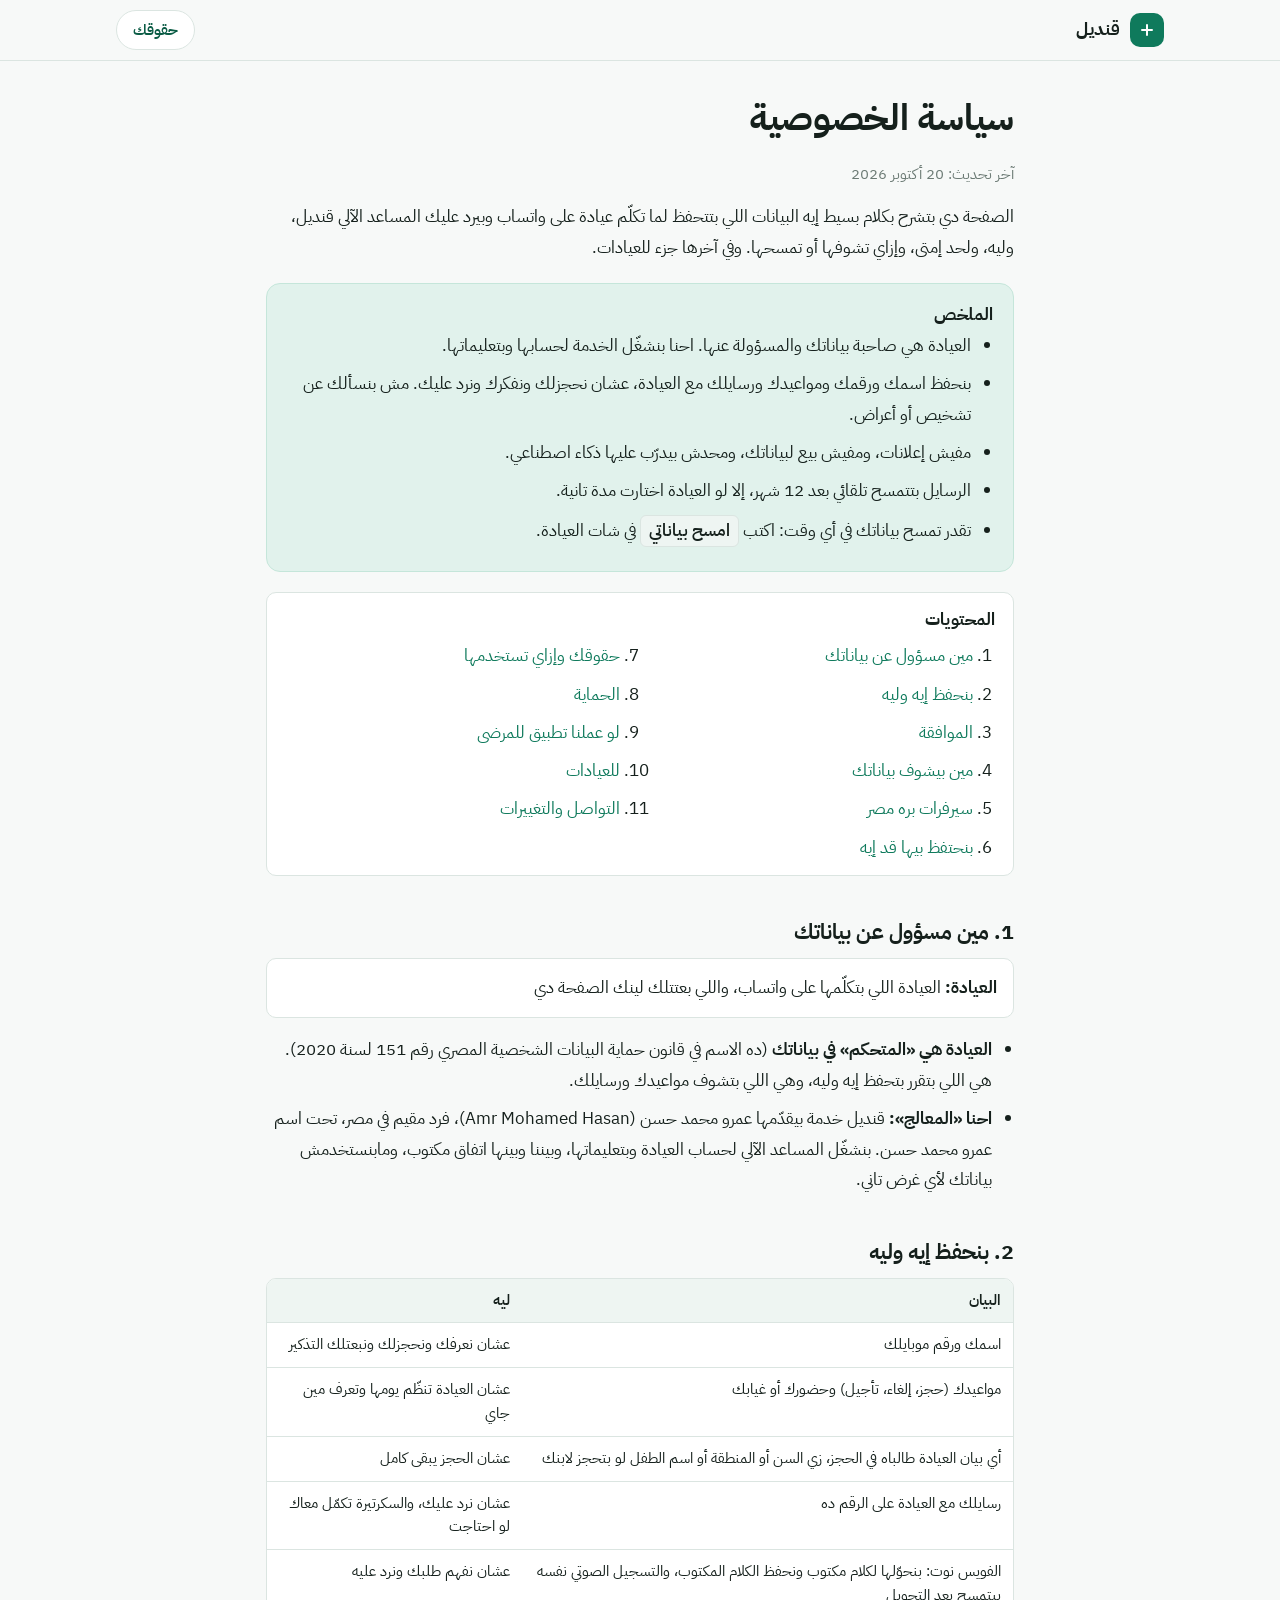
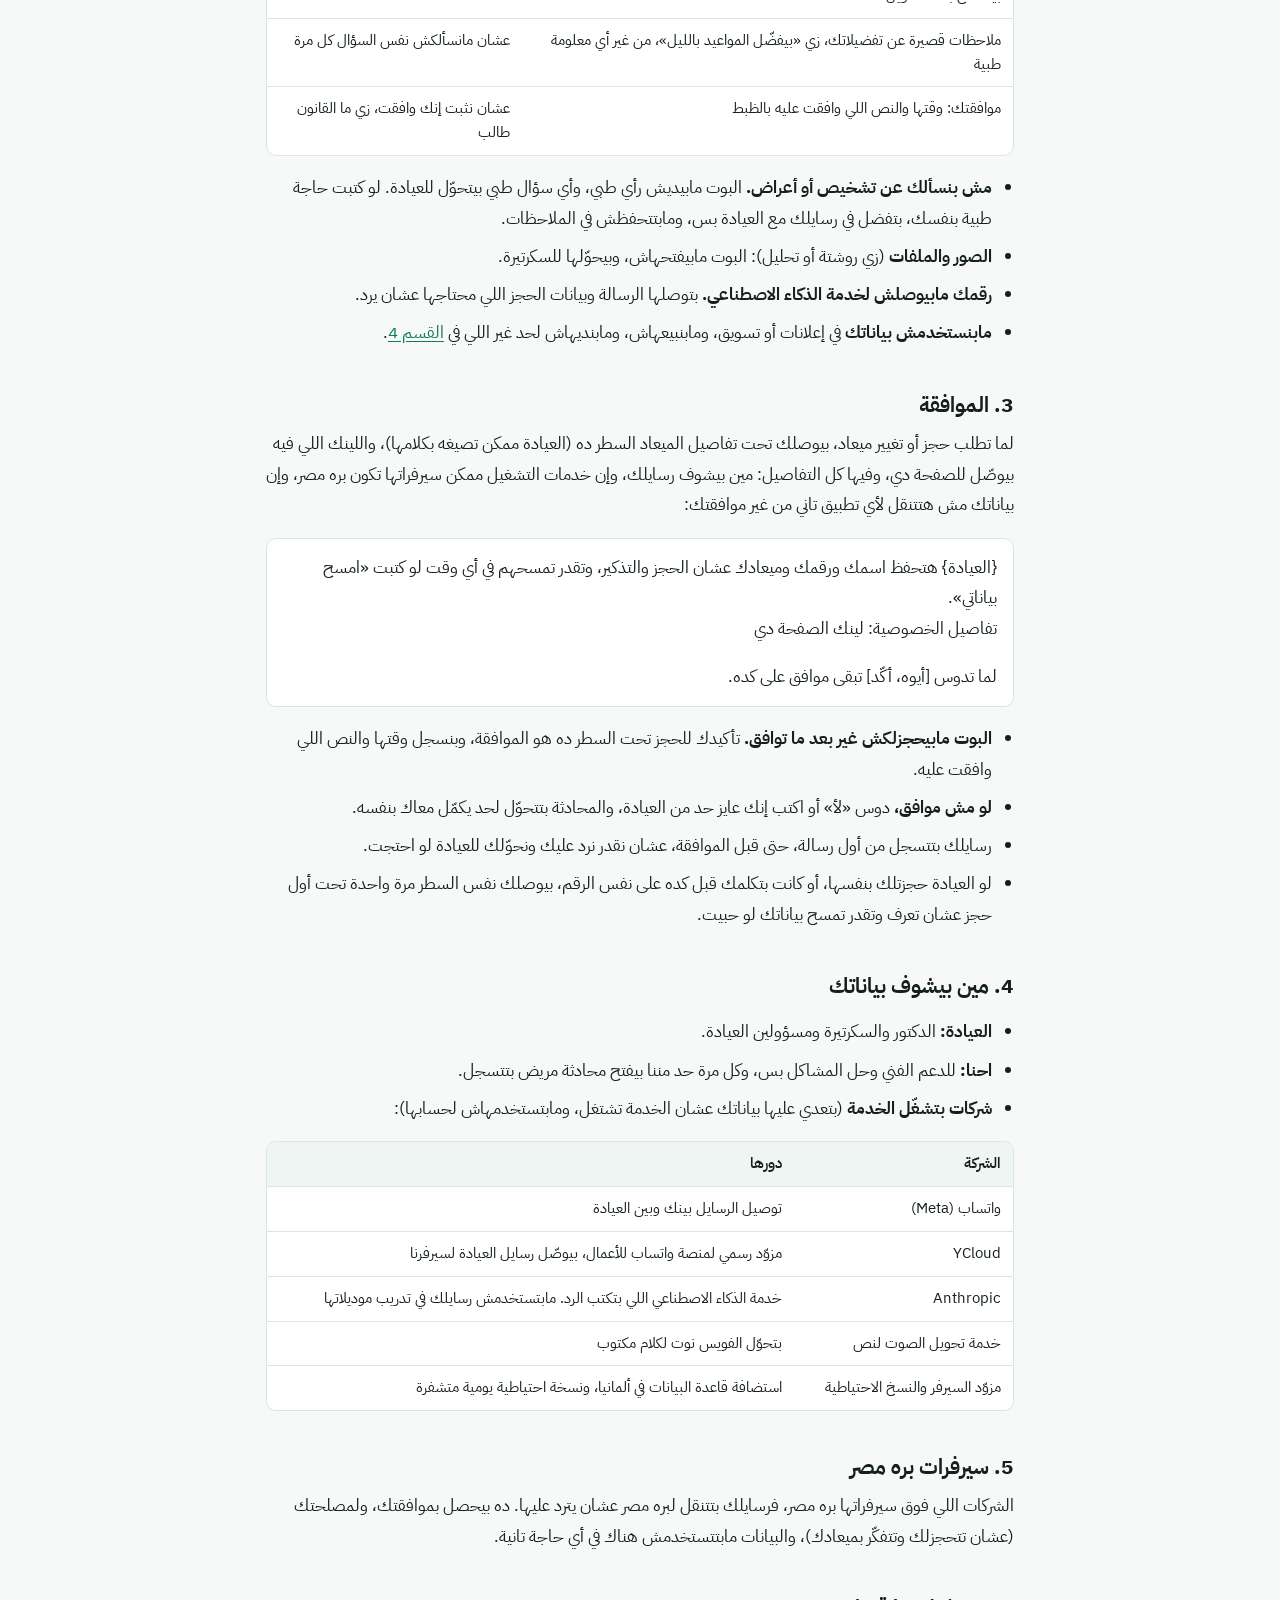
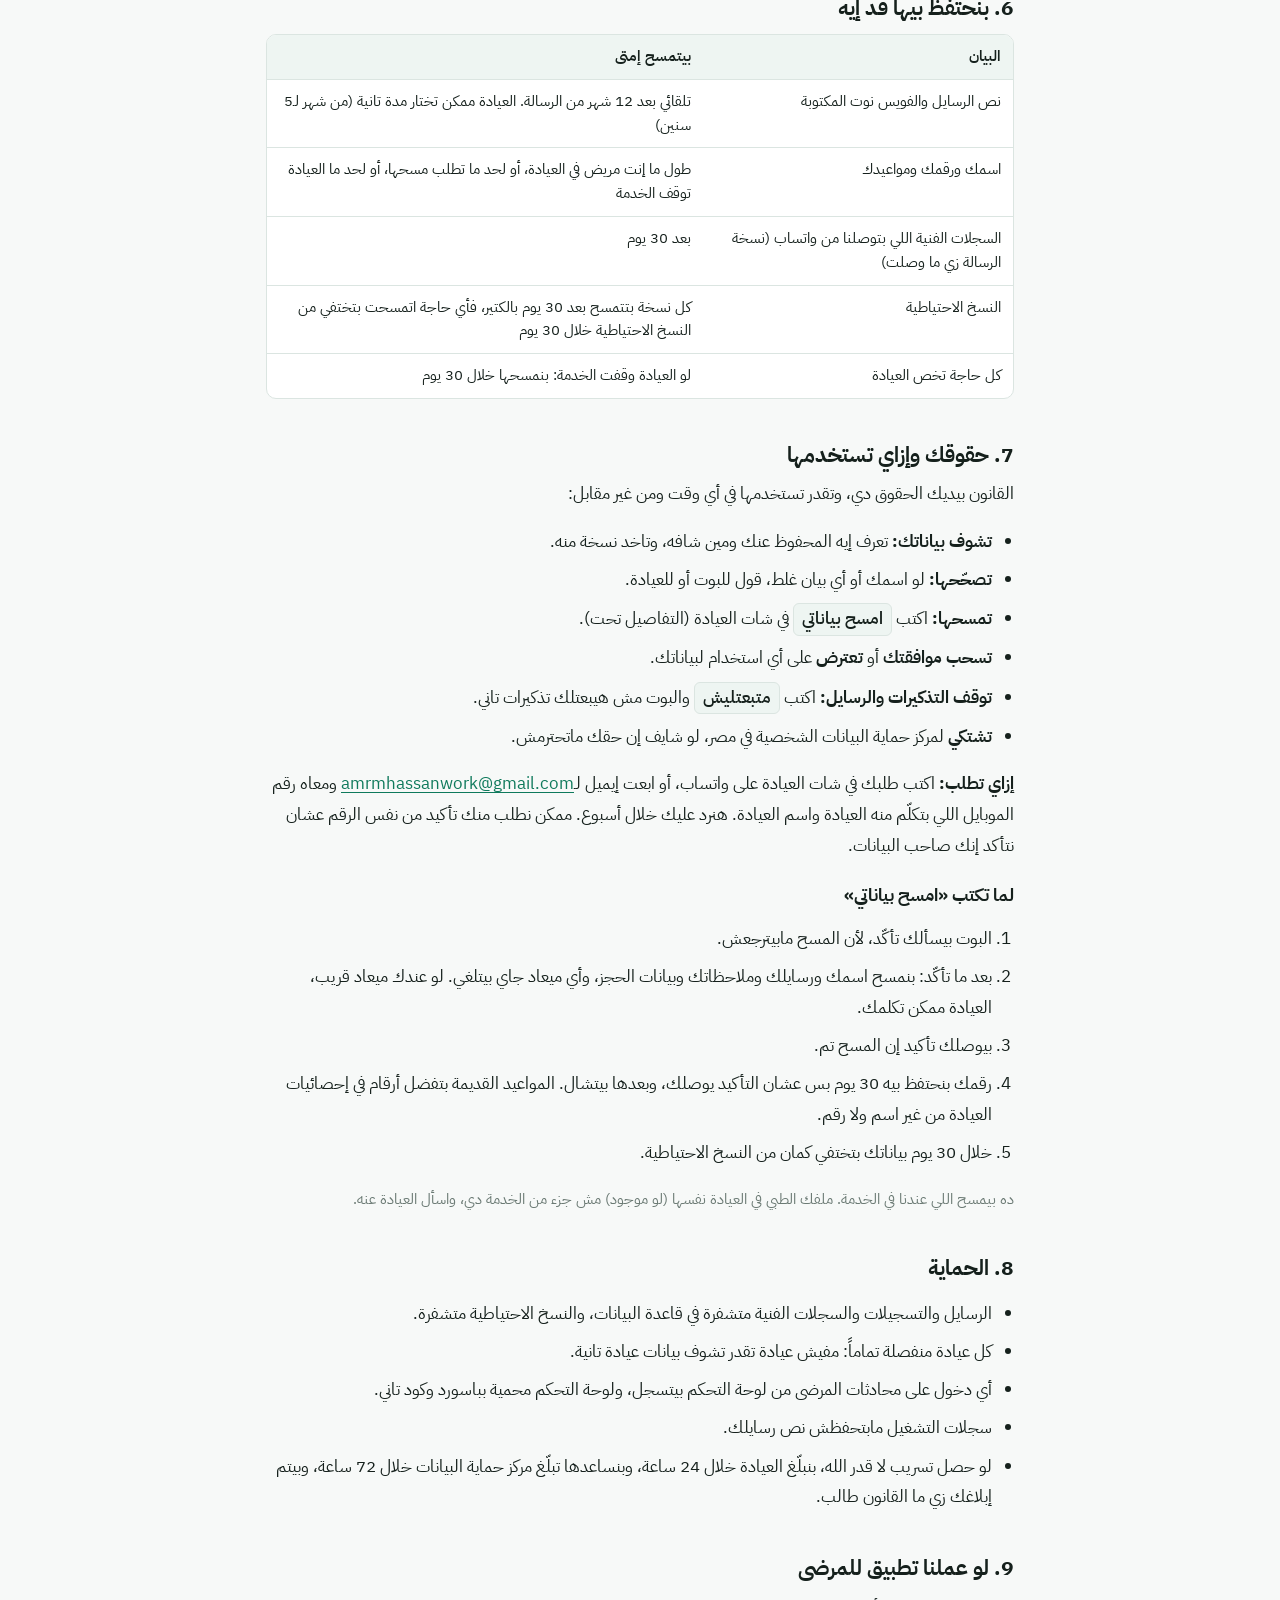
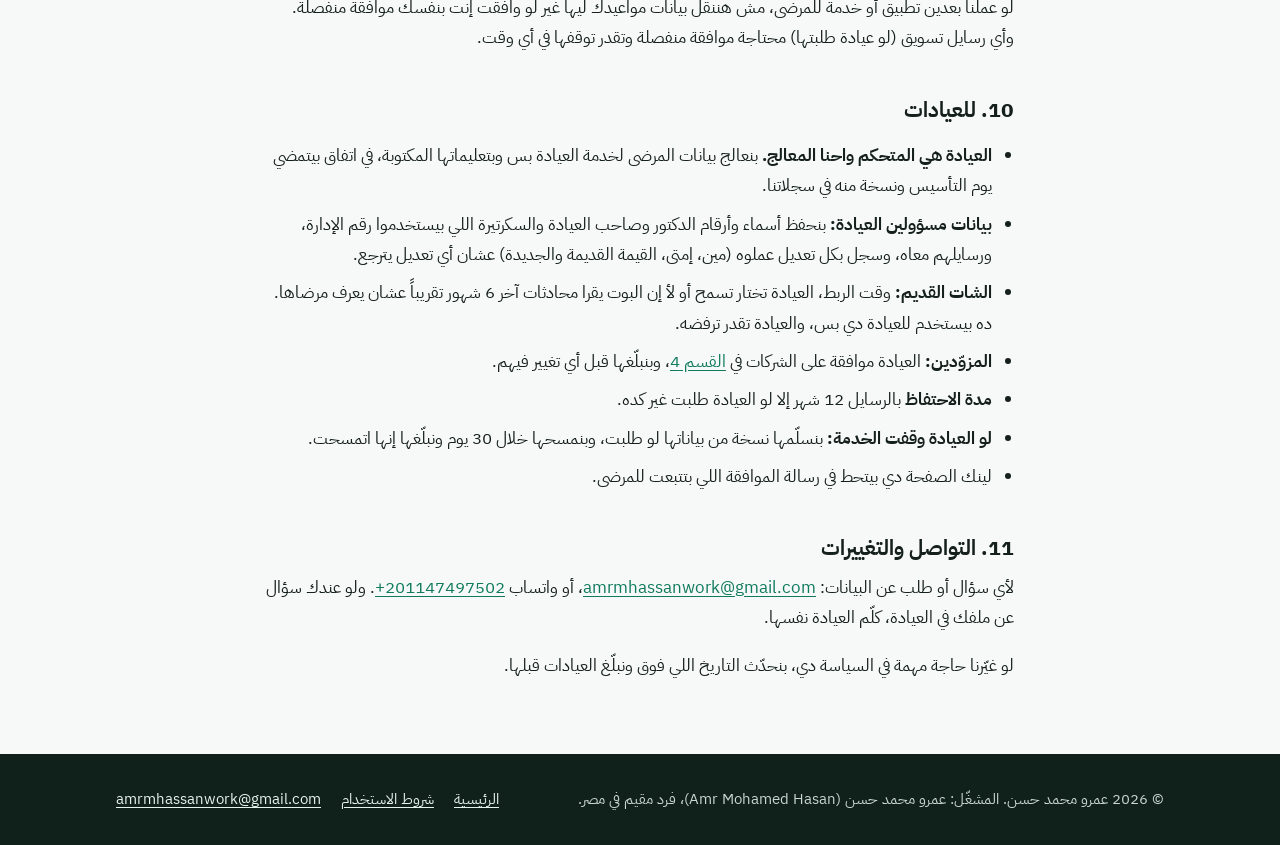
==== commit b3ae4170: "privacy: shorter consent line Co-Authored-By: Claude Opus 5.5 (1M context) <noreply@anthropic.com> C" ====
--- a/privacy.html
+++ b/privacy.html
@@ -92,9 +92,9 @@
     </ul>
 
     <h2 id="consent">3. الموافقة</h2>
-    <p>لما تطلب حجز أو تغيير ميعاد، بيوصلك تحت تفاصيل الميعاد السطر ده (العيادة ممكن تصيغه بكلامها):</p>
+    <p>لما تطلب حجز أو تغيير ميعاد، بيوصلك تحت تفاصيل الميعاد السطر ده (العيادة ممكن تصيغه بكلامها)، واللينك اللي فيه بيوصّل للصفحة دي، وفيها كل التفاصيل: مين بيشوف رسايلك، وإن خدمات التشغيل ممكن سيرفراتها تكون بره مصر، وإن بياناتك مش هتتنقل لأي تطبيق تاني من غير موافقتك:</p>
     <blockquote class="clinic-box">
-      <p>{العيادة} هتحفظ اسمك ورقمك ومواعيدك عشان الحجز والتذكير. الرسايل بتعدي على خدمات تشغيل (واتساب وذكاء اصطناعي) ممكن سيرفراتها تكون بره مصر، ومش بتتستخدم غير لخدمتك. لو عملنا تطبيق للمرضى بعدين، مش هننقل مواعيدك ليه غير لو وافقت إنت. تقدر تمسح بياناتك في أي وقت: اكتب «امسح بياناتي».<br>التفاصيل: لينك الصفحة دي</p>
+      <p>{العيادة} هتحفظ اسمك ورقمك وميعادك عشان الحجز والتذكير، وتقدر تمسحهم في أي وقت لو كتبت «امسح بياناتي».<br>تفاصيل الخصوصية: لينك الصفحة دي</p>
       <p style="margin:0">لما تدوس [أيوه، أكّد] تبقى موافق على كده.</p>
     </blockquote>
     <ul>
